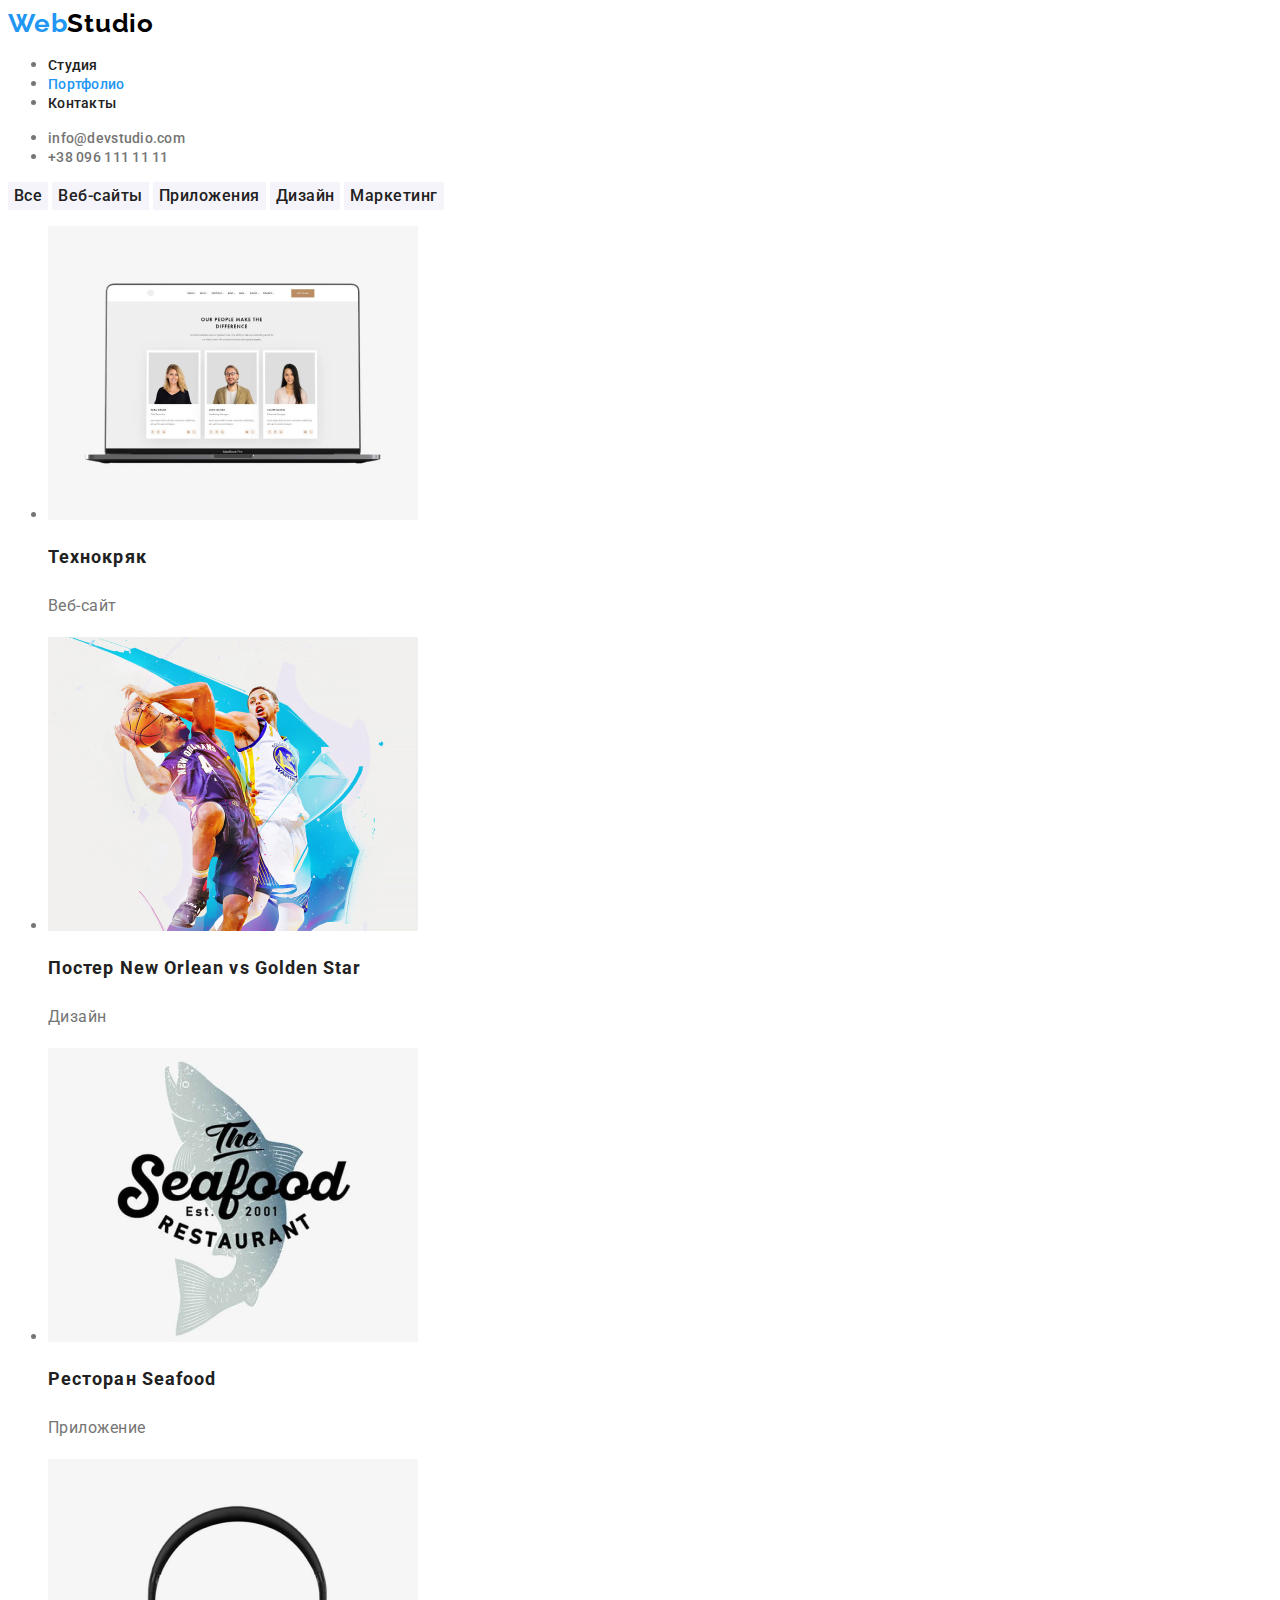
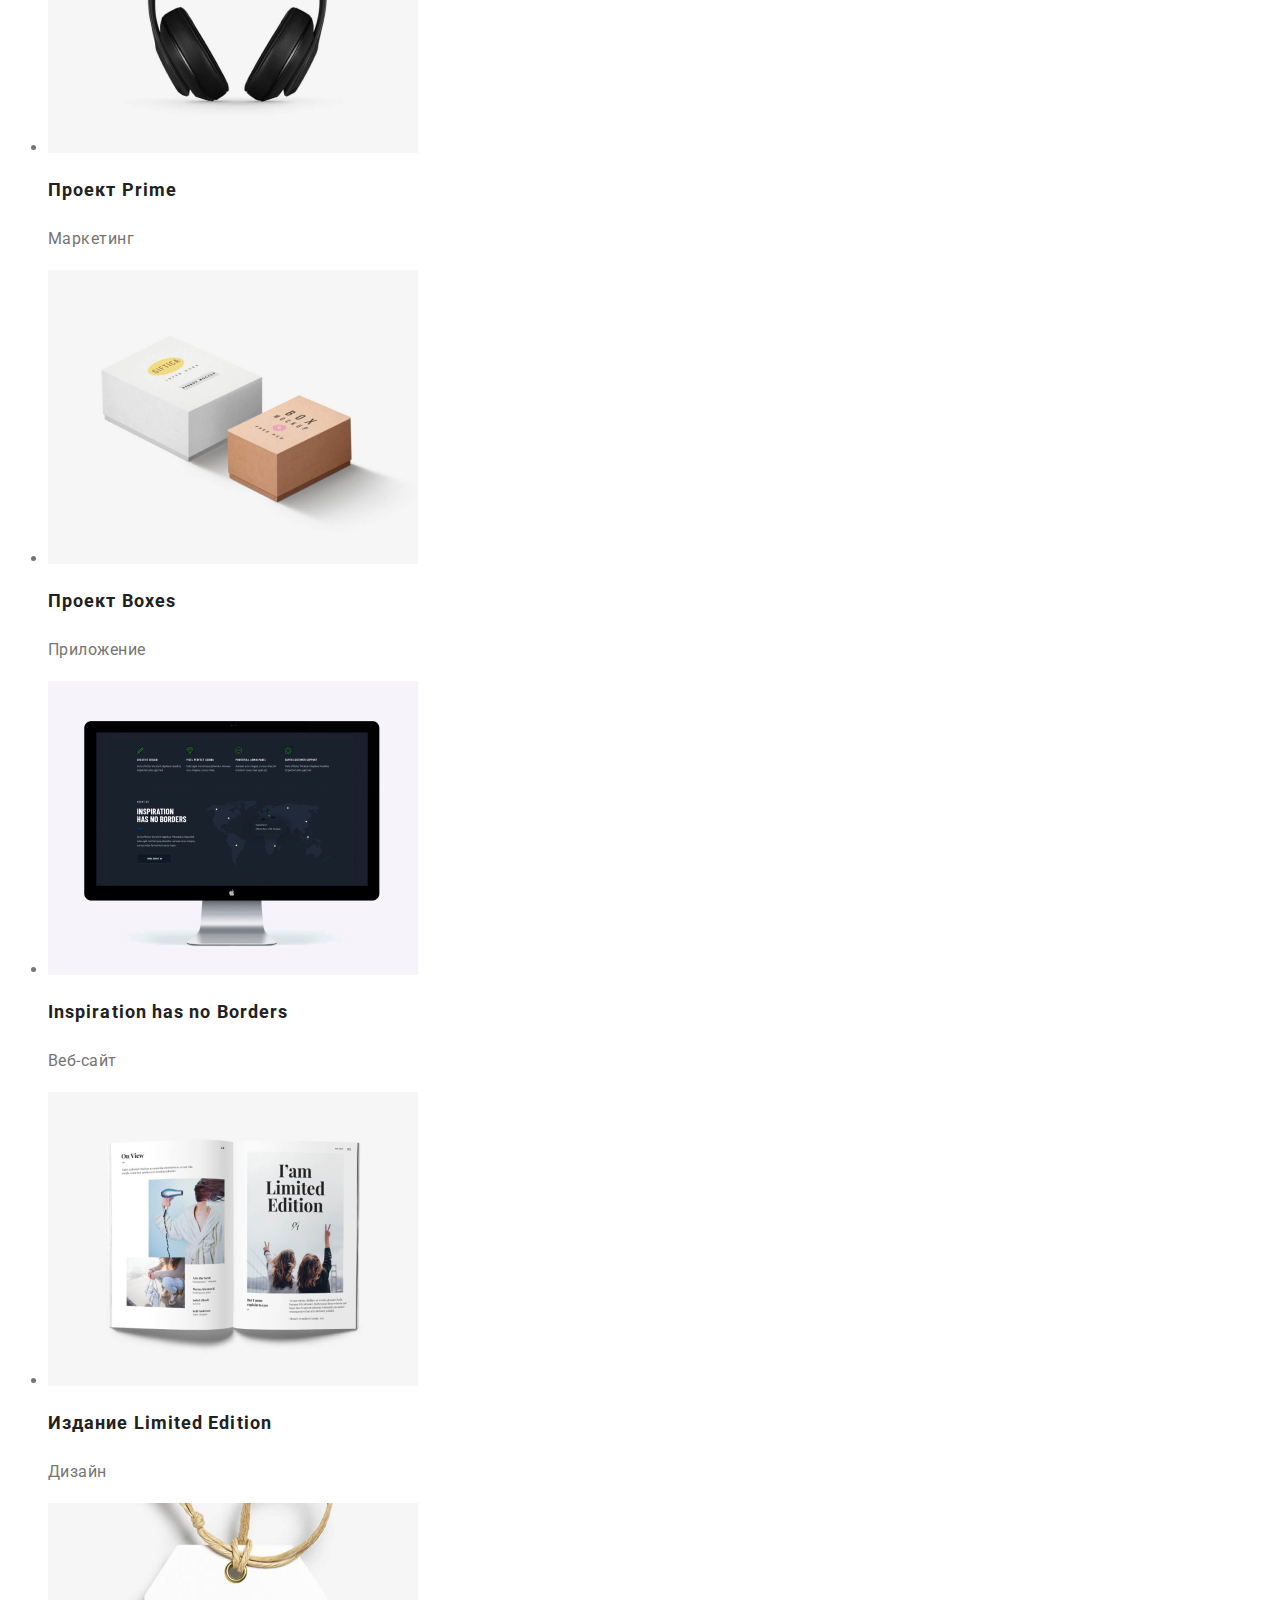
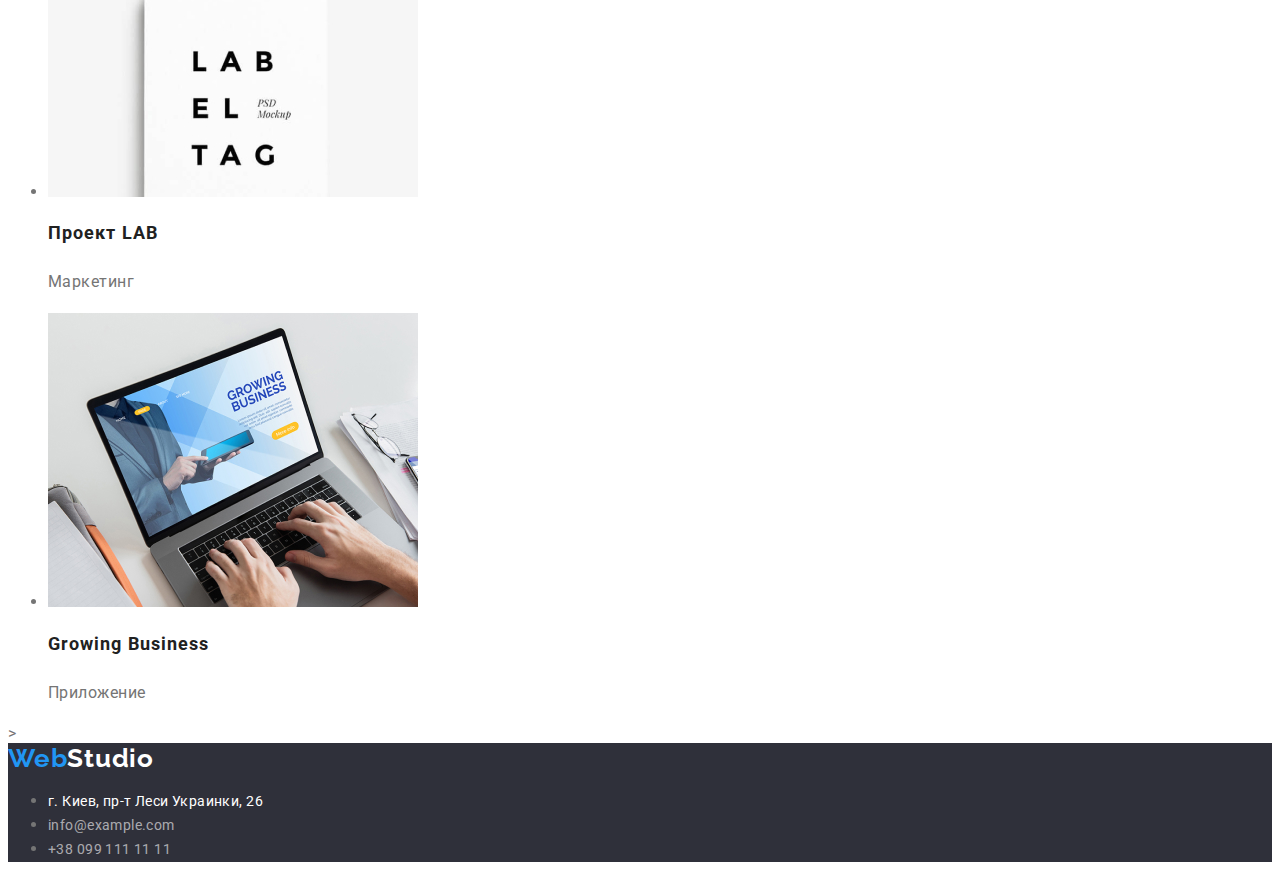
==== portfolio.html @ 0ca6c9df "Clone the repository" ====
<!DOCTYPE html>
<html lang="en">
<head>
    <meta charset="UTF-8">
    <meta name="viewport" content="width=device-width, initial-scale=1.0">
    <title>WebStudio</title>
    <link rel="preconnect" href="https://fonts.gstatic.com">
    <link href="https://fonts.googleapis.com/css2?family=Raleway:wght@700&family=Roboto:wght@400;500;700;900&display=swap"
        rel="stylesheet">
    <link rel="stylesheet" href="./css/styles.css">
</head>
<body>
    <header class="header">
        <nav class="site-nav">
            <a class="logo" href="./index.html" aria-label="логотип сайта"><span class="logo-first-part">Web</span><span
                    class="logo-second-part">Studio</span></a>
            <ul class="navigation-list">
                <li class="navigation-list-item"><a class="navigation-list-link" href="./index.html">Студия</a></li>
                <li class="navigation-list-item"><a class="navigation-list-link active" href="./portfolio.html">Портфолио</a></li>
                <li class="navigation-list-item"><a class="navigation-list-link" href="#">Контакты</a></li>
            </ul>
        </nav>
        <address class="address">
            <ul class="address-list-header">
                <li class="address-list-item"><a class="address-list-link"
                        href="mailto:info@devstudio.com">info@devstudio.com </a></li>
                <li class="address-list-item"><a class="address-list-link" href="tel:+380961111111">+38 096 111 11 11</a>
                </li>
            </ul>
        </address>
    </header>
    <main>
        <section class="portfolio-section">
<h1 class="visually-hidden">Our works</h1>
<div class="portfolio-nav">
    <button class="portfolio-button" type="button">Все</button>
    <button class="portfolio-button" type="button">Веб-сайты</button>
    <button class="portfolio-button" type="button">Приложения</button>
    <button class="portfolio-button" type="button">Дизайн</button>
    <button class="portfolio-button" type="button">Маркетинг</button>
</div>
    <ul class="portfolio-list">
        <li class="portfolio-list-item">
            <a class="portfolio-list-link" href="#"><img src="./portfolio/img.jpg" alt="Сайт Технокряк"></a>
            <h2 class="portfolio-title">Технокряк</h2>
            <p class="portfolio-type">Веб-сайт</p>
        </li>
        <li>
            <a class="portfolio-list-link" href="#"><img src="./portfolio/img-1.jpg" alt="Постер"></a>
            <h2 class="portfolio-title">Постер New Orlean vs Golden Star</h2>
            <p class="portfolio-type">Дизайн</p>
        </li>
        <li class="portfolio-list-item">
            <a class="portfolio-list-link" href="#"><img src="./portfolio/img-2.jpg" alt="Ресторан Seafood"></a>
            <h2 class="portfolio-title">Ресторан Seafood</h2>
            <p class="portfolio-type">Приложение</p>
        </li>
        <li class="portfolio-list-item">
            <a class="portfolio-list-link" href="#"><img src="./portfolio/img-3.jpg" alt="Наушники"></a>
            <h2 class="portfolio-title">Проект Prime</h2>
            <p class="portfolio-type">Маркетинг</p>
        </li>
        <li class="portfolio-list-item">
            <a class="portfolio-list-link" class="portfolio-list-link" href="#"><img src="./portfolio/img-4.jpg" alt="Боксы"></a>
            <h2 class="portfolio-title">Проект Boxes</h2>
            <p class="portfolio-type">Приложение</p>
        </li>
        <li class="portfolio-list-item">
            <a class="portfolio-list-link" href="#"><img src="./portfolio/img-5.jpg" alt="Сайт Inspiration has no Borders"></a>
            <h2 class="portfolio-title">Inspiration has no Borders</h2>
            <p class="portfolio-type">Веб-сайт</p>
        </li>
        <li class="portfolio-list-item">
            <a class="portfolio-list-link" href="#"><img src="./portfolio/img-6.jpg" alt="Издание Limited Edition"></a>
            <h2 class="portfolio-title">Издание Limited Edition</h2>
            <p class="portfolio-type">Дизайн</p>
        </li>
        <li class="portfolio-list-item">
            <a class="portfolio-list-link" href="#"><img src="./portfolio/img-7.jpg" alt="Проект LAB"></a>
            <h2 class="portfolio-title">Проект LAB</h2>
            <p class="portfolio-type">Маркетинг</p>
        </li>
        <li class="portfolio-list-item">
            <a class="portfolio-list-link" href="#"><img src="./portfolio/img-8.jpg" alt="Приложение Growing Business"></a>
            <h2 class="portfolio-title">Growing Business</h2>
            <p class="portfolio-type">Приложение</p>
        </li>
    </ul>>  
</section>
    </main>
    <footer class="footer">
        <a class="logo" href="./index.html" aria-label="логотип сайта"><span class="logo-first-part">Web</span><span
                class="logo-second-part-dark">Studio</span></a>
        <address class="address">
            <ul class="addres-list-footer">
                <li class="addres-list"><a class="address-footer-link location"
                        href="https://goo.gl/maps/J2ixgFmDZ8d1wvZj8">г. Киев,
                        пр-т Леси Украинки, 26</a></li>
                <li class="addres-list"><a class="address-footer-link" href="mailto:info@example.com">info@example.com</a>
                </li>
                <li class="addres-list"><a class="address-footer-link" href="tel:+380991111111">+38 099 111 11 11</a></li>
            </ul>
        </address>
    </footer>
</body>
</html>
---- css/styles.css ----
:root {
  --accent-color: #2196f3;
  --logo-color: #000000;
  --main-font: "Roboto", Roboto, sans-serif;
  --secondary-font: "Raleway", Raleway, sans-serif;
  --heading-color: #212121;
  --main-color: #757575;
  --main-color-dark-backgr: #ffffff;
  --backgr-color-first: #2f303a;
  --backgr-color-second: #f5f4fa;
  --addres-second-color: rgba(255, 255, 255, 0.6);
}

body {
  color: var(--main-color);
  font-family: var(--main-font);
}

a {
  text-decoration: none;
  color: var(--main-color);
}

button {
  font-family: var(--main-font);
  border: 0;
}

.visually-hidden {
  position: absolute;
  width: 1px;
  height: 1px;
  margin: -1px;
  border: 0;
  padding: 0;
  white-space: nowrap;
  clip-path: inset(100%);
  clip: rect(0 0 0 0);
  overflow: hidden;
}
/* ============== HEADER ============== */
.address {
  font-style: normal;
}

.logo {
  color: var(--logo-color);
  font-family: var(--secondary-font);
  font-weight: bold;
  font-size: 26px;
  line-height: 1.192;
  letter-spacing: 0.03em;
  text-decoration: none;
}

.logo-first-part {
  color: var(--accent-color);
}

.navigation-list-link,
.address-list-link {
  font-family: "Roboto", sans-serif;
  font-style: normal;
  font-weight: 500;
  font-size: 14px;
  line-height: 1.142;
  letter-spacing: 0.02em;
}

.navigation-list-link {
  color: var(--heading-color);
}

.address-list-link {
  color: var(--main-color);
}

.navigation-list-link:hover,
.navigation-list-link:focus,
.address-list-link:hover,
.address-list-link:focus {
  color: var(--accent-color);
}

.navigation-list-link.active {
  color: var(--accent-color);
}

.nav-link {
  text-decoration: none;
}

/* ============== END HEADER ============== */

/* ============== HERO SECTION ============== */
.hero-section {
  background-color: var(--backgr-color-first);
}

.hero-title {
  font-family: var(--main-font);
  font-weight: 900;
  font-size: 44px;
  line-height: 1.363;

  letter-spacing: 0.06em;
  text-transform: uppercase;

  color: var(--main-color-dark-backgr);
  /*color: #ffffff;*/
}

.hero-button {
  font-family: var(--main-font);

  font-weight: bold;
  font-size: 16px;
  line-height: 1.875;

  display: flex;
  align-items: center;
  text-align: center;
  letter-spacing: 0.06em;

  color: #ffffff;
}
/* ============== END HERO SECTION ============== */

/* ============== OUR SERVICE SECTION ============== */
.services-title {
  font-weight: 700;
  font-size: 14px;
  line-height: 1.174;
  letter-spacing: 0.03em;
  text-transform: uppercase;
  color: var(--heading-color);
}
.advantages-description {
  font-weight: 400;
  font-size: 14px;
  line-height: 1.143;
  letter-spacing: 0.03em;
}
/* ============== END OUR SERVICE SECTION ============== */

/* ============== OUR SPECIALIZATION SECTION ============== */

.specialization-title,
.our-command-title {
  font-weight: 700;
  font-size: 36px;
  line-height: 1.167;
  text-align: center;
  letter-spacing: 0.03em;
  color: var(--heading-color);
}

/* ============== END OUR SPECIALIZATION SECTION ============== */

/* ============== OUR COMAND ============== */
.our-command-section {
  background-color: var(--backgr-color-second);
}
.our-specialist-name {
  font-weight: 500;
  color: var(--heading-color);
}
.our-specialist-specialization {
  font-weight: 400;
}
.our-specialist-name,
.our-specialist-specialization {
  font-size: 16px;
  line-height: 1.188;
  text-align: center;
  letter-spacing: 0.03em;
}
/* ============== END OUR COMAND ============== */

/* ============== FOOTER ============== */
.footer {
  background-color: var(--backgr-color-first);
}
.logo-second-part-dark {
  color: var(--main-color-dark-backgr);
}
.address-footer-link {
  font-weight: 400;
  font-size: 14px;
  line-height: 1.714;
  letter-spacing: 0.03em;
  color: var(--addres-second-color);
}
.location {
  color: var(--main-color-dark-backgr);
}
/* ============== END FOOTER ============== */

/* ============== PORTFOLIO ============== */

.portfolio-button {
  color: var(--heading-color);
  background-color: var(--backgr-color-second);
  font-style: normal;
  font-weight: 500;
  font-size: 16px;
  line-height: 1.625;
  text-align: center;
  letter-spacing: 0.03em;
}

.portfolio-button:hover,
.portfolio-button:focus {
  background-color: var(--accent-color);
  color: var(--main-color-dark-backgr);
}

.portfolio-title {
  font-weight: 700;
  font-size: 18px;
  line-height: 2;
  letter-spacing: 0.06em;
  color: var(--heading-color);
}

.portfolio-type {
  font-weight: 400;
  font-size: 16px;
  line-height: 1.875;
  letter-spacing: 0.03em;
}

/* ============== END PORTFOLIO ============== */
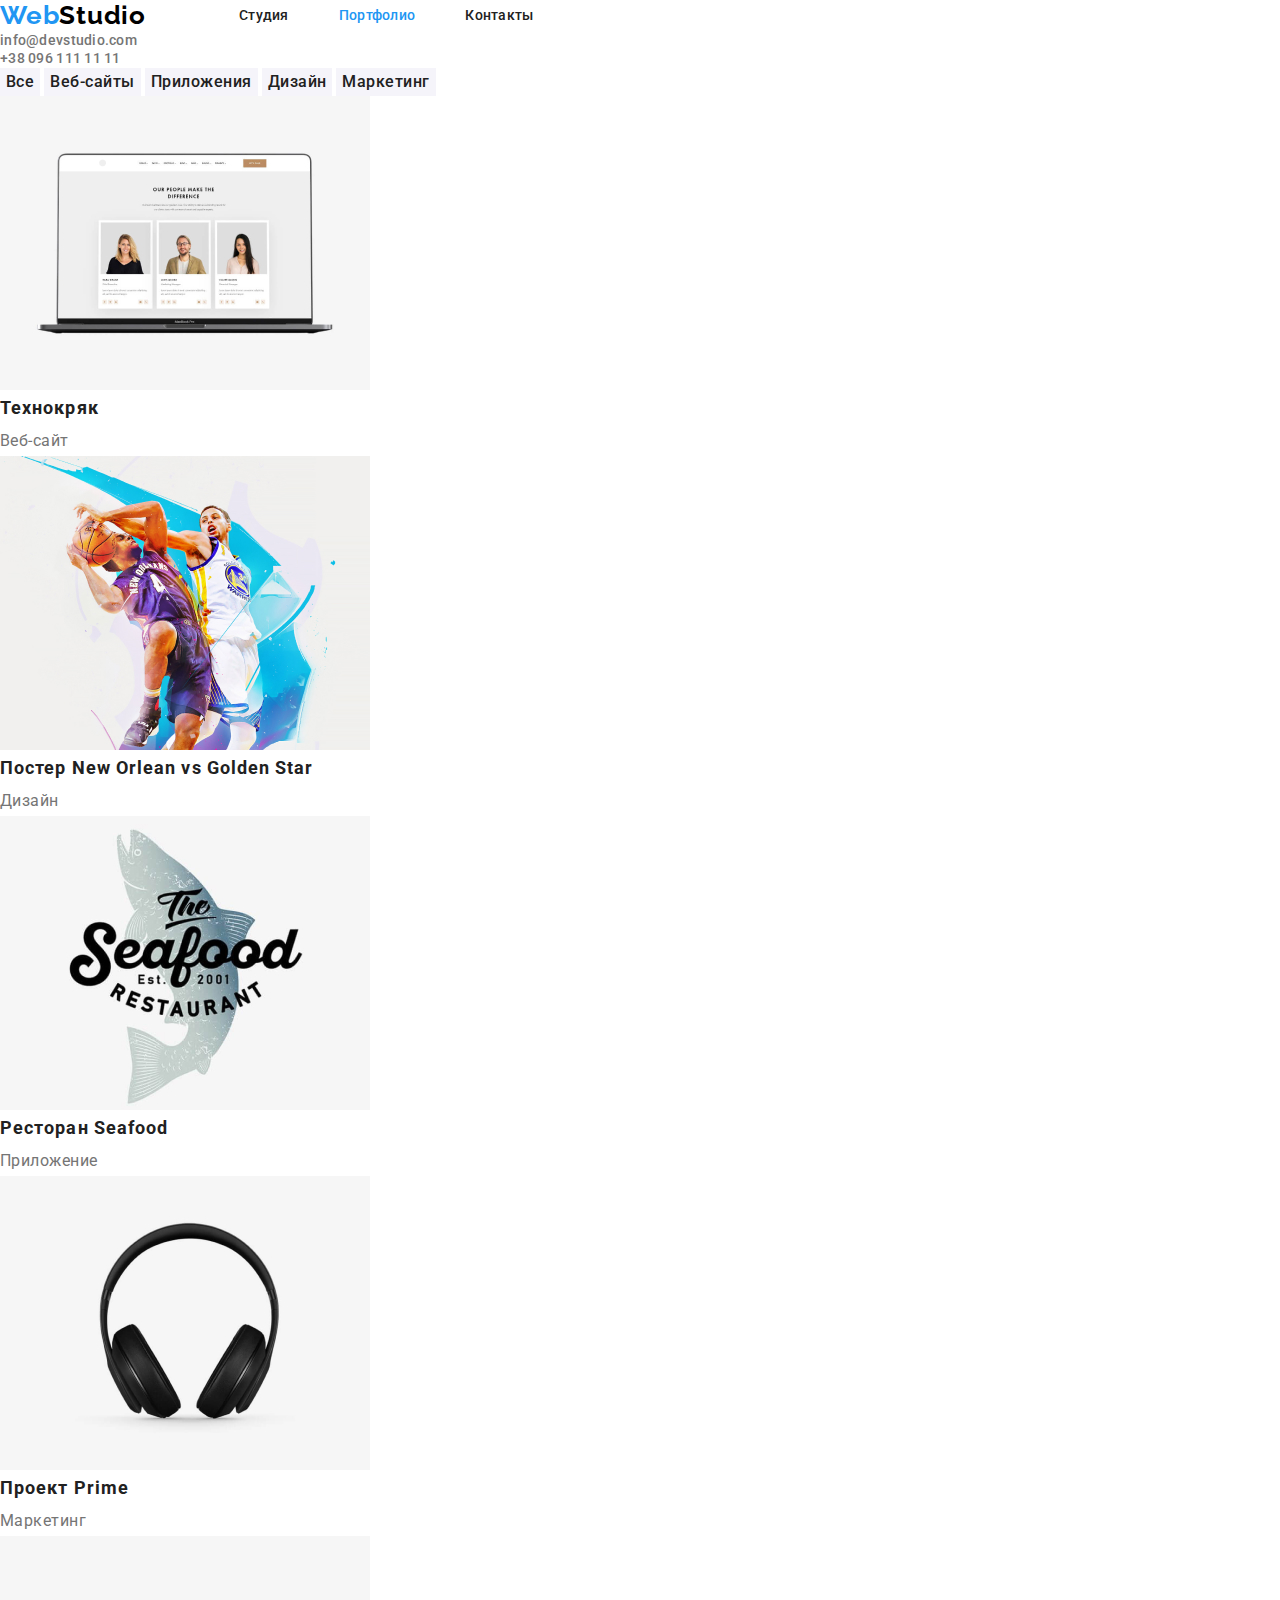
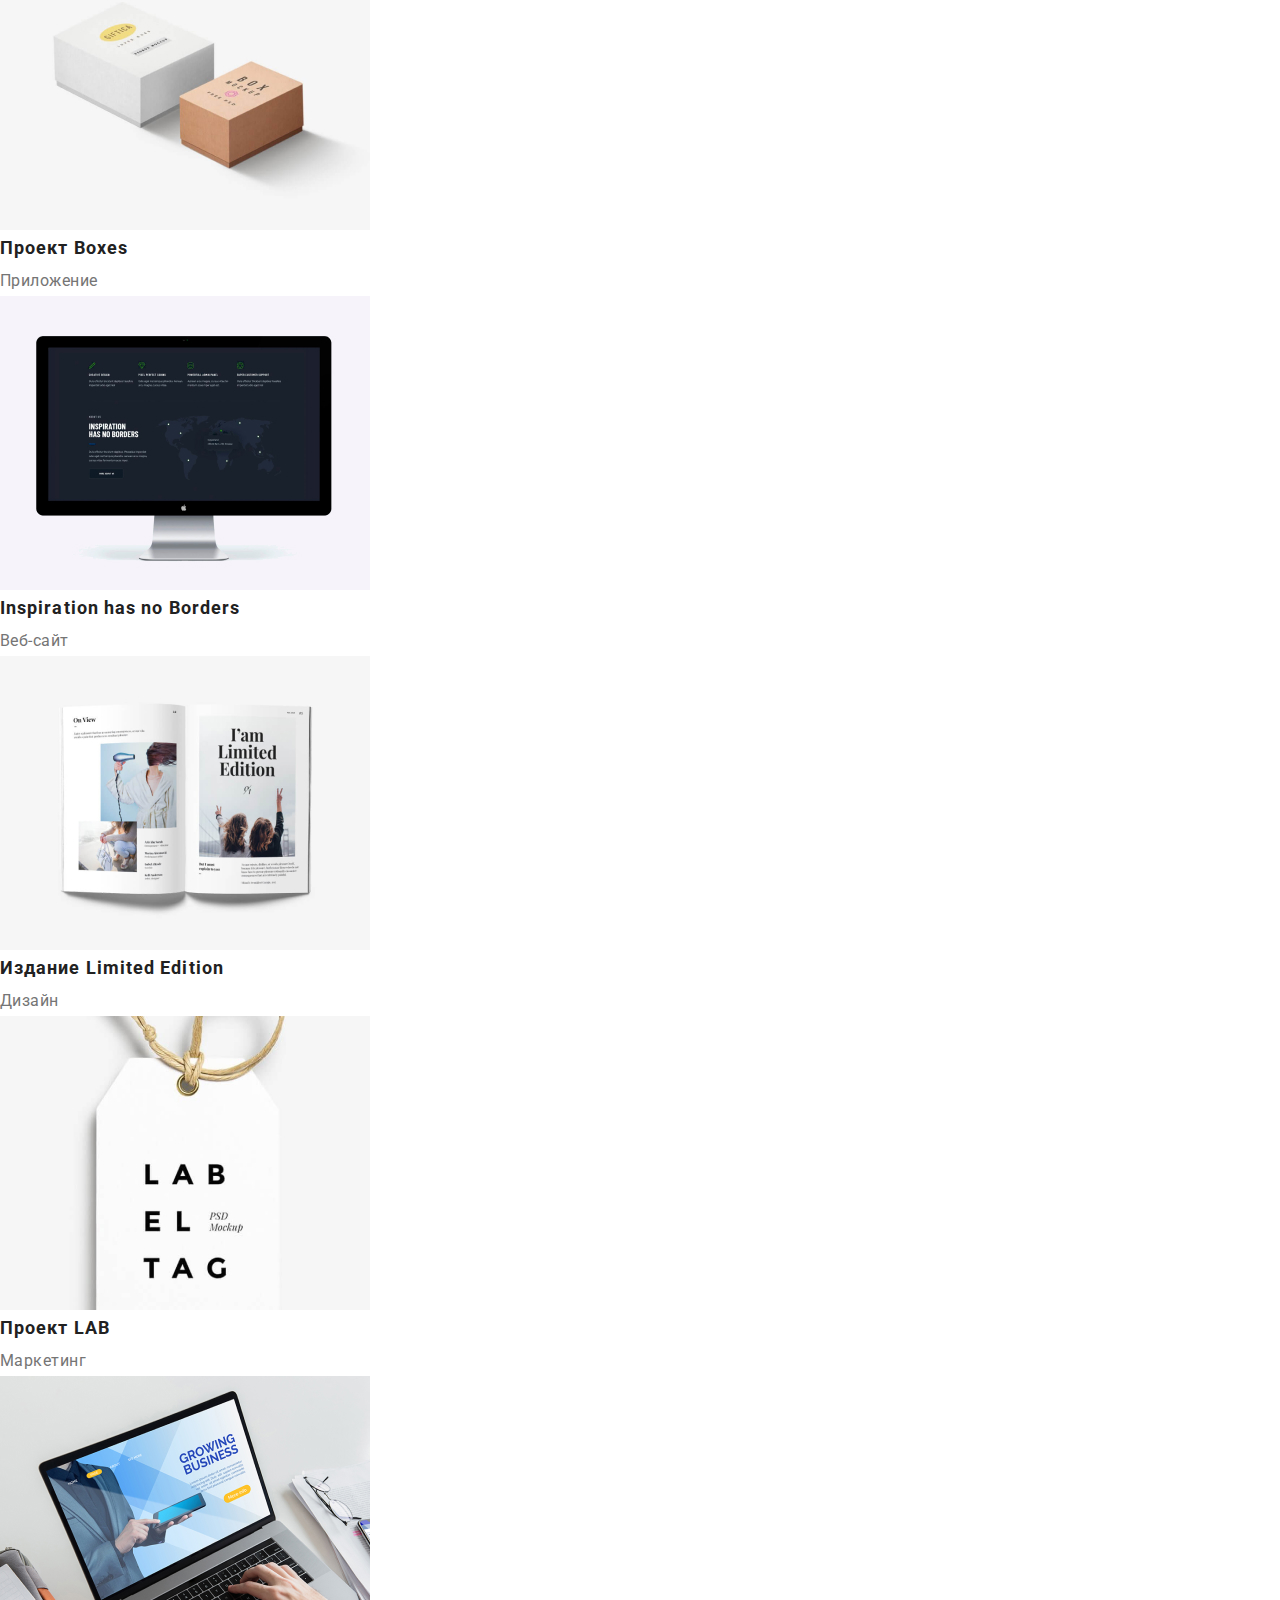
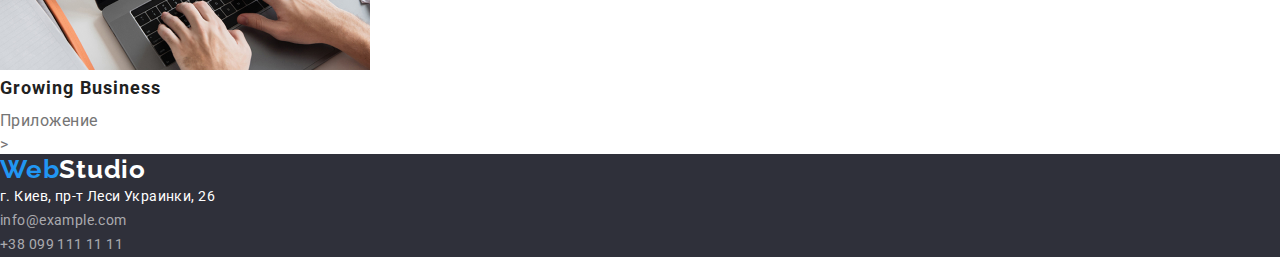
==== commit 109bfff6: "Adding flex in header" ====
--- a/portfolio.html
+++ b/portfolio.html
@@ -4,6 +4,7 @@
     <meta charset="UTF-8">
     <meta name="viewport" content="width=device-width, initial-scale=1.0">
     <title>WebStudio</title>
+    <link rel="stylesheet" href="https://cdnjs.cloudflare.com/ajax/libs/modern-normalize/1.0.0/modern-normalize.min.css" />
     <link rel="preconnect" href="https://fonts.gstatic.com">
     <link href="https://fonts.googleapis.com/css2?family=Raleway:wght@700&family=Roboto:wght@400;500;700;900&display=swap"
         rel="stylesheet">
--- a/css/styles.css
+++ b/css/styles.css
@@ -16,6 +16,40 @@
   font-family: var(--main-font);
 }
 
+h1,
+h2,
+h3,
+h4,
+h5,
+h6,
+p {
+  margin: 0;
+}
+
+.list {
+  list-style: none;
+  margin: 0;
+  padding: 0;
+}
+
+.link {
+  text-decoration: none;
+  color: var(--main-color);
+}
+
+ul,
+ol {
+  list-style: none;
+  margin: 0;
+  padding: 0;
+}
+
+img {
+  display: block;
+  max-width: 100%;
+  height: auto;
+}
+
 a {
   text-decoration: none;
   color: var(--main-color);
@@ -38,9 +72,42 @@
   clip: rect(0 0 0 0);
   overflow: hidden;
 }
+
+.container {
+  width: 1200px;
+  margin: 0 auto;
+  padding: 0 15px;
+}
 /* ============== HEADER ============== */
+.header > .container {
+  display: flex;
+  padding-top: 24px;
+  padding-bottom: 25px;
+}
+
+.site-nav {
+  display: flex;
+  align-items: center;
+}
+
+.navigation-list {
+  display: flex;
+}
+
+.header .logo {
+  margin-right: 93px;
+}
+
 .address {
   font-style: normal;
+}
+
+.navigation-list-item:not(:last-child) {
+  margin-right: 50px;
+}
+
+.header .address {
+  margin-left: auto;
 }
 
 .logo {
@@ -111,19 +178,21 @@
 }
 
 .hero-button {
-  font-family: var(--main-font);
-
-  font-weight: bold;
+  font-weight: 500;
   font-size: 16px;
-  line-height: 1.875;
-
-  display: flex;
-  align-items: center;
+  line-height: 1.625;
   text-align: center;
-  letter-spacing: 0.06em;
-
-  color: #ffffff;
-}
+  letter-spacing: 0.03em;
+  min-width: 200px;
+  height: 50px;
+  box-shadow: 0px 4px 4px rgba(0, 0, 0, 0.15);
+  cursor: pointer;
+  padding: 10px 32px;
+  color: var(--main-color-dark-backgr);
+  background-color: var(--accent-color);
+  margin-bottom: 200px;
+}
+
 /* ============== END HERO SECTION ============== */
 
 /* ============== OUR SERVICE SECTION ============== */
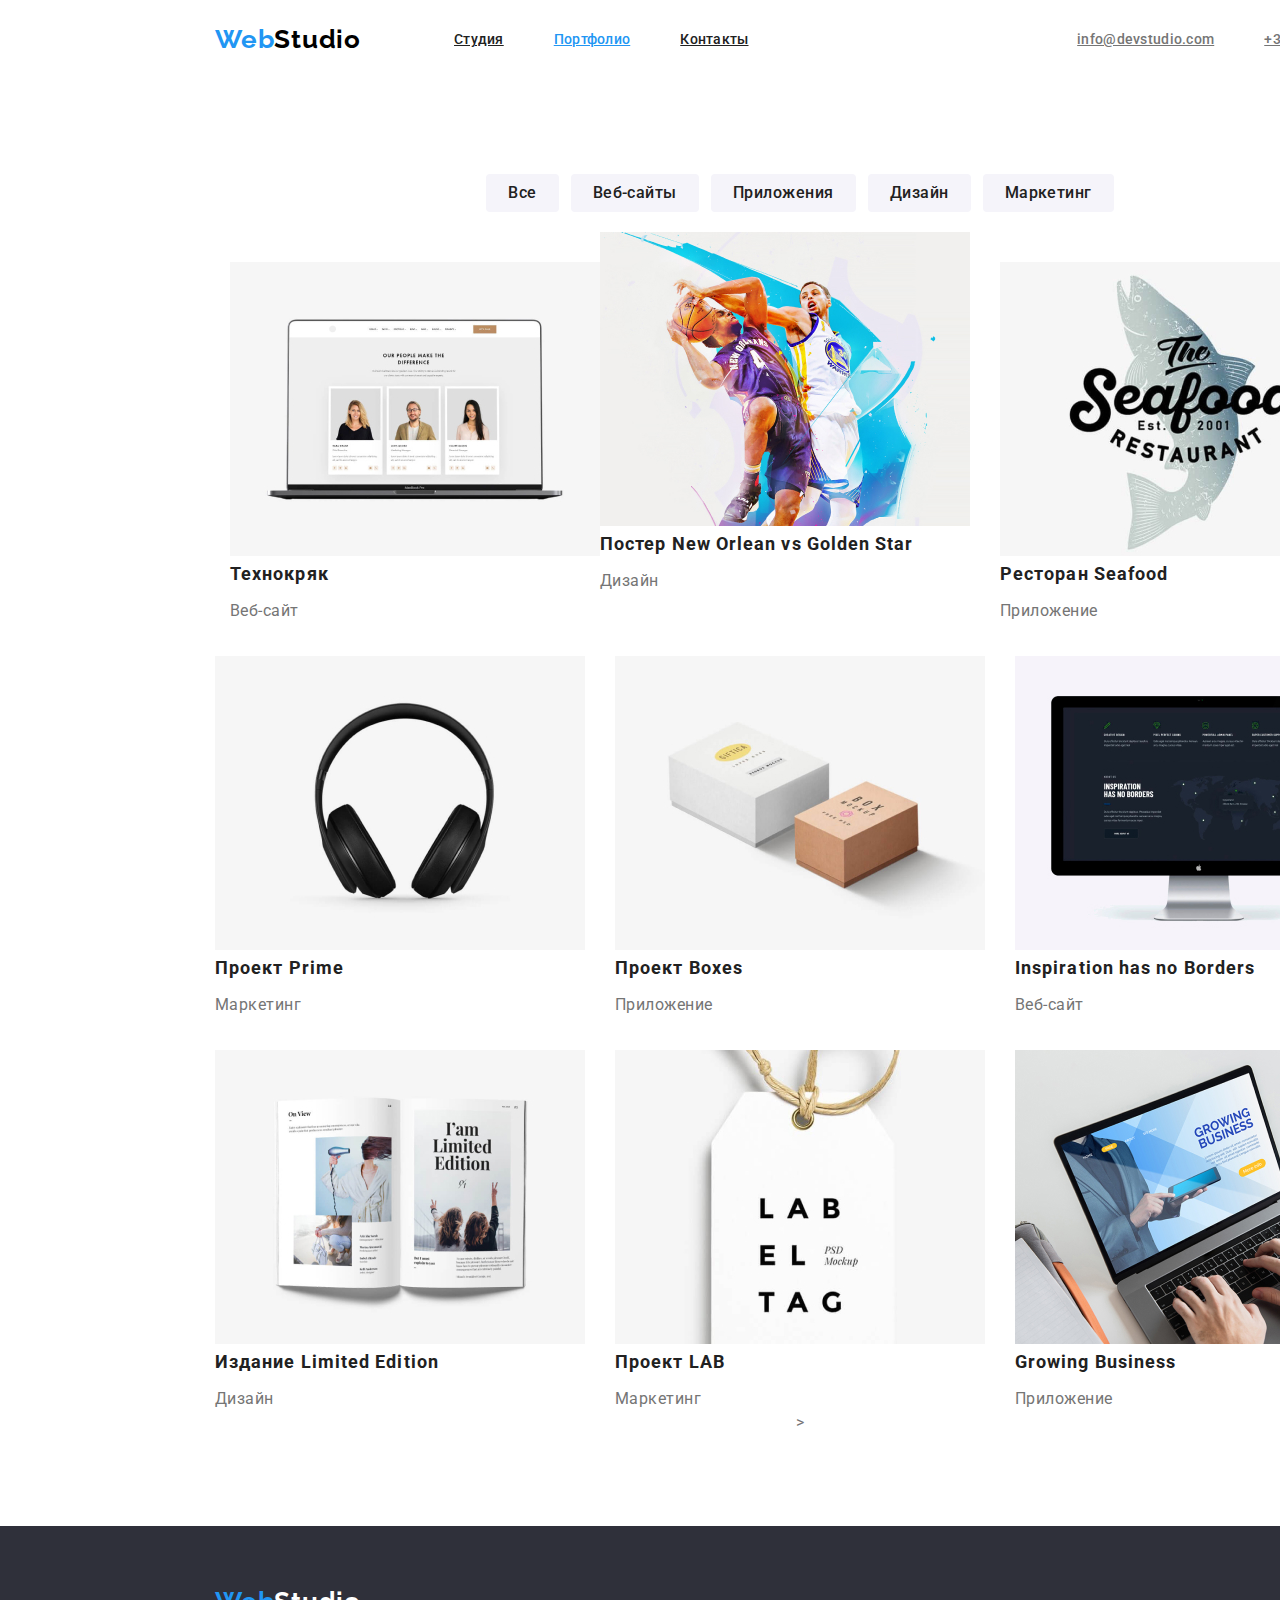
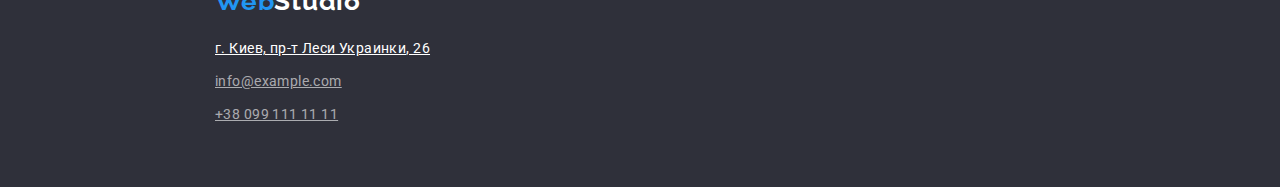
==== commit 620b404c: "Edded flex properties to portfolio page" ====
--- a/portfolio.html
+++ b/portfolio.html
@@ -12,6 +12,7 @@
 </head>
 <body>
     <header class="header">
+        <div class="container">
         <nav class="site-nav">
             <a class="logo" href="./index.html" aria-label="логотип сайта"><span class="logo-first-part">Web</span><span
                     class="logo-second-part">Studio</span></a>
@@ -29,9 +30,11 @@
                 </li>
             </ul>
         </address>
+        </div>
     </header>
     <main>
         <section class="portfolio-section">
+            <div class="container">
 <h1 class="visually-hidden">Our works</h1>
 <div class="portfolio-nav">
     <button class="portfolio-button" type="button">Все</button>
@@ -86,10 +89,12 @@
             <h2 class="portfolio-title">Growing Business</h2>
             <p class="portfolio-type">Приложение</p>
         </li>
-    </ul>>  
+    </ul>> 
+    </div>
 </section>
     </main>
     <footer class="footer">
+        <div class="container">
         <a class="logo" href="./index.html" aria-label="логотип сайта"><span class="logo-first-part">Web</span><span
                 class="logo-second-part-dark">Studio</span></a>
         <address class="address">
@@ -102,6 +107,7 @@
                 <li class="addres-list"><a class="address-footer-link" href="tel:+380991111111">+38 099 111 11 11</a></li>
             </ul>
         </address>
+        </div>
     </footer>
 </body>
 </html>--- a/css/styles.css
+++ b/css/styles.css
@@ -9,6 +9,9 @@
   --backgr-color-first: #2f303a;
   --backgr-color-second: #f5f4fa;
   --addres-second-color: rgba(255, 255, 255, 0.6);
+  --card-set-specialization: 30px;
+  --card-set-our-command: 30px;
+  --card-set-portfolio: 30px;
 }
 
 body {
@@ -16,18 +19,9 @@
   font-family: var(--main-font);
 }
 
-h1,
-h2,
-h3,
-h4,
-h5,
-h6,
-p {
-  margin: 0;
-}
-
 .list {
   list-style: none;
+  color: var(--main-color);
   margin: 0;
   padding: 0;
 }
@@ -37,27 +31,10 @@
   color: var(--main-color);
 }
 
-ul,
-ol {
-  list-style: none;
-  margin: 0;
-  padding: 0;
-}
-
-img {
-  display: block;
-  max-width: 100%;
-  height: auto;
-}
-
-a {
-  text-decoration: none;
-  color: var(--main-color);
-}
-
 button {
   font-family: var(--main-font);
   border: 0;
+  border-radius: 4px;
 }
 
 .visually-hidden {
@@ -73,11 +50,46 @@
   overflow: hidden;
 }
 
+h1,
+h2,
+h3,
+h4,
+h5,
+h6 {
+  margin: 0;
+}
+
+ul,
+ol {
+  list-style: none;
+  margin: 0;
+  padding: 0;
+}
+
+p {
+  margin: 0;
+}
+
+img {
+  display: block;
+  max-width: 100%;
+  height: auto;
+}
+/*
+a {
+  text-decoration: none;
+  color: var(--main-color);
+}
+*/
 .container {
-  width: 1200px;
+  width: 1600px;
   margin: 0 auto;
-  padding: 0 15px;
-}
+  padding: 0 215px;
+  display: flex;
+  align-items: center;
+  background: #ffffff;
+}
+
 /* ============== HEADER ============== */
 .header > .container {
   display: flex;
@@ -94,6 +106,11 @@
   display: flex;
 }
 
+.address-list-header {
+  display: flex;
+  align-items: center;
+}
+
 .header .logo {
   margin-right: 93px;
 }
@@ -103,6 +120,9 @@
 }
 
 .navigation-list-item:not(:last-child) {
+  margin-right: 50px;
+}
+.header .address-list-item:not(:last-child) {
   margin-right: 50px;
 }
 
@@ -152,29 +172,33 @@
 .navigation-list-link.active {
   color: var(--accent-color);
 }
-
+/*
 .nav-link {
   text-decoration: none;
-}
+}*/
 
 /* ============== END HEADER ============== */
 
 /* ============== HERO SECTION ============== */
+
+.hero-section > .container {
+  flex-direction: column;
+}
+
 .hero-section {
   background-color: var(--backgr-color-first);
 }
 
 .hero-title {
-  font-family: var(--main-font);
   font-weight: 900;
   font-size: 44px;
-  line-height: 1.363;
-
+  line-height: 1.364;
+  text-align: center;
   letter-spacing: 0.06em;
   text-transform: uppercase;
-
   color: var(--main-color-dark-backgr);
-  /*color: #ffffff;*/
+  margin-top: 200px;
+  margin-bottom: 30px;
 }
 
 .hero-button {
@@ -192,27 +216,59 @@
   background-color: var(--accent-color);
   margin-bottom: 200px;
 }
-
 /* ============== END HERO SECTION ============== */
 
 /* ============== OUR SERVICE SECTION ============== */
+
+.services-list {
+  display: flex;
+  padding-top: 94px;
+  padding-bottom: 94px;
+}
+
+.service-list-item {
+  padding: 3px;
+  font-size: 14px;
+  letter-spacing: 0.03em;
+}
+
+.advantages-list-item:not(:last-child) {
+  margin-right: 30px;
+}
+
 .services-title {
   font-weight: 700;
-  font-size: 14px;
-  line-height: 1.174;
-  letter-spacing: 0.03em;
+  line-height: 1.142;
   text-transform: uppercase;
   color: var(--heading-color);
-}
-.advantages-description {
+  margin-bottom: 10px;
+}
+.services-description {
   font-weight: 400;
-  font-size: 14px;
-  line-height: 1.143;
-  letter-spacing: 0.03em;
-}
+  line-height: 1.714;
+}
+
 /* ============== END OUR SERVICE SECTION ============== */
 
 /* ============== OUR SPECIALIZATION SECTION ============== */
+
+.specialization-section > .container {
+  flex-direction: column;
+  padding-bottom: 94px;
+}
+.specialization-list {
+  display: flex;
+  justify-content: center;
+  flex-wrap: wrap;
+  margin-left: calc(-1 * var(--card-set-specialization));
+  margin-top: calc(-1 * var(--card-set-specialization));
+}
+
+.specialization-list-item {
+  flex-basis: calc(100% / 3 - var(--card-set-specialization));
+  margin-left: var(--card-set-specialization);
+  margin-top: var(--card-set-specialization);
+}
 
 .specialization-title,
 .our-command-title {
@@ -224,9 +280,55 @@
   color: var(--heading-color);
 }
 
+.specialization-title {
+  margin-bottom: 50px;
+}
+
 /* ============== END OUR SPECIALIZATION SECTION ============== */
 
 /* ============== OUR COMAND ============== */
+
+.our-command-section > .container {
+  background-color: var(--backgr-color-second);
+  padding-top: 94px;
+  padding-bottom: 94px;
+  flex-direction: column;
+}
+
+.our-command-list {
+  display: flex;
+  justify-content: center;
+  flex-wrap: wrap;
+  margin-left: calc(-1 * var(--card-set-our-command));
+  margin-top: calc(-1 * var(--card-set-our-command));
+}
+
+.our-command-list-item {
+  background-color: var(--main-color-dark-backgr);
+  flex-basis: calc(100% / 4 - var(--card-set-our-command));
+  margin-left: var(--card-set-our-command);
+  margin-top: var(--card-set-our-command);
+  box-shadow: 0px 1px 3px rgba(0, 0, 0, 0.12), 0px 1px 1px rgba(0, 0, 0, 0.14),
+    0px 2px 1px rgba(0, 0, 0, 0.2);
+  border-radius: 0px 0px 4px 4px;
+}
+.our-command-card-content {
+  padding: 30px 10px;
+}
+
+.our-command-title {
+  margin-bottom: 50px;
+}
+
+.our-specialist-name {
+  margin-bottom: 10px;
+  font-weight: 500;
+  color: var(--heading-color);
+}
+
+.our-specialist-specialization {
+  font-weight: 400;
+}
 .our-command-section {
   background-color: var(--backgr-color-second);
 }
@@ -247,8 +349,19 @@
 /* ============== END OUR COMAND ============== */
 
 /* ============== FOOTER ============== */
-.footer {
+.footer > .container {
   background-color: var(--backgr-color-first);
+  flex-direction: column;
+  align-items: flex-start;
+  padding-top: 60px;
+  padding-bottom: 60px;
+}
+.footer .logo {
+  margin-bottom: 20px;
+}
+
+.footer .addres-list:not(:last-child) {
+  margin-bottom: 9px;
 }
 .logo-second-part-dark {
   color: var(--main-color-dark-backgr);
@@ -266,25 +379,59 @@
 /* ============== END FOOTER ============== */
 
 /* ============== PORTFOLIO ============== */
-
+.portfolio-section .container {
+  padding-top: 94px;
+  padding-bottom: 94px;
+  flex-direction: column;
+  align-items: center;
+}
+
+.portfolio-nav {
+  margin-left: 8px;
+  margin-bottom: 50px;
+}
 .portfolio-button {
   color: var(--heading-color);
   background-color: var(--backgr-color-second);
-  font-style: normal;
+  padding: 6px 22px;
   font-weight: 500;
   font-size: 16px;
   line-height: 1.625;
   text-align: center;
   letter-spacing: 0.03em;
+  margin-right: 8px;
 }
 
 .portfolio-button:hover,
 .portfolio-button:focus {
   background-color: var(--accent-color);
   color: var(--main-color-dark-backgr);
+  box-shadow: 0px 3px 1px rgba(0, 0, 0, 0.1), 0px 1px 2px rgba(0, 0, 0, 0.08),
+    0px 2px 2px rgba(0, 0, 0, 0.12);
+}
+.portfolio-list {
+  display: flex;
+  justify-content: center;
+  flex-wrap: wrap;
+  margin-left: calc(-1 * var(--card-set-portfolio));
+  margin-top: calc(-1 * var(--card-set-portfolio));
+}
+
+.portfolio-list-item {
+  flex-basis: calc(100% / 3 - var(--card-set-portfolio));
+  margin-left: var(--card-set-portfolio);
+  margin-top: var(--card-set-portfolio);
+}
+
+.portfolio-card-content {
+  padding: 20px 24px;
+  border: 1px solid #eeeeee;
+  border-top-width: 0;
+  box-sizing: border-box;
 }
 
 .portfolio-title {
+  margin-bottom: 4px;
   font-weight: 700;
   font-size: 18px;
   line-height: 2;
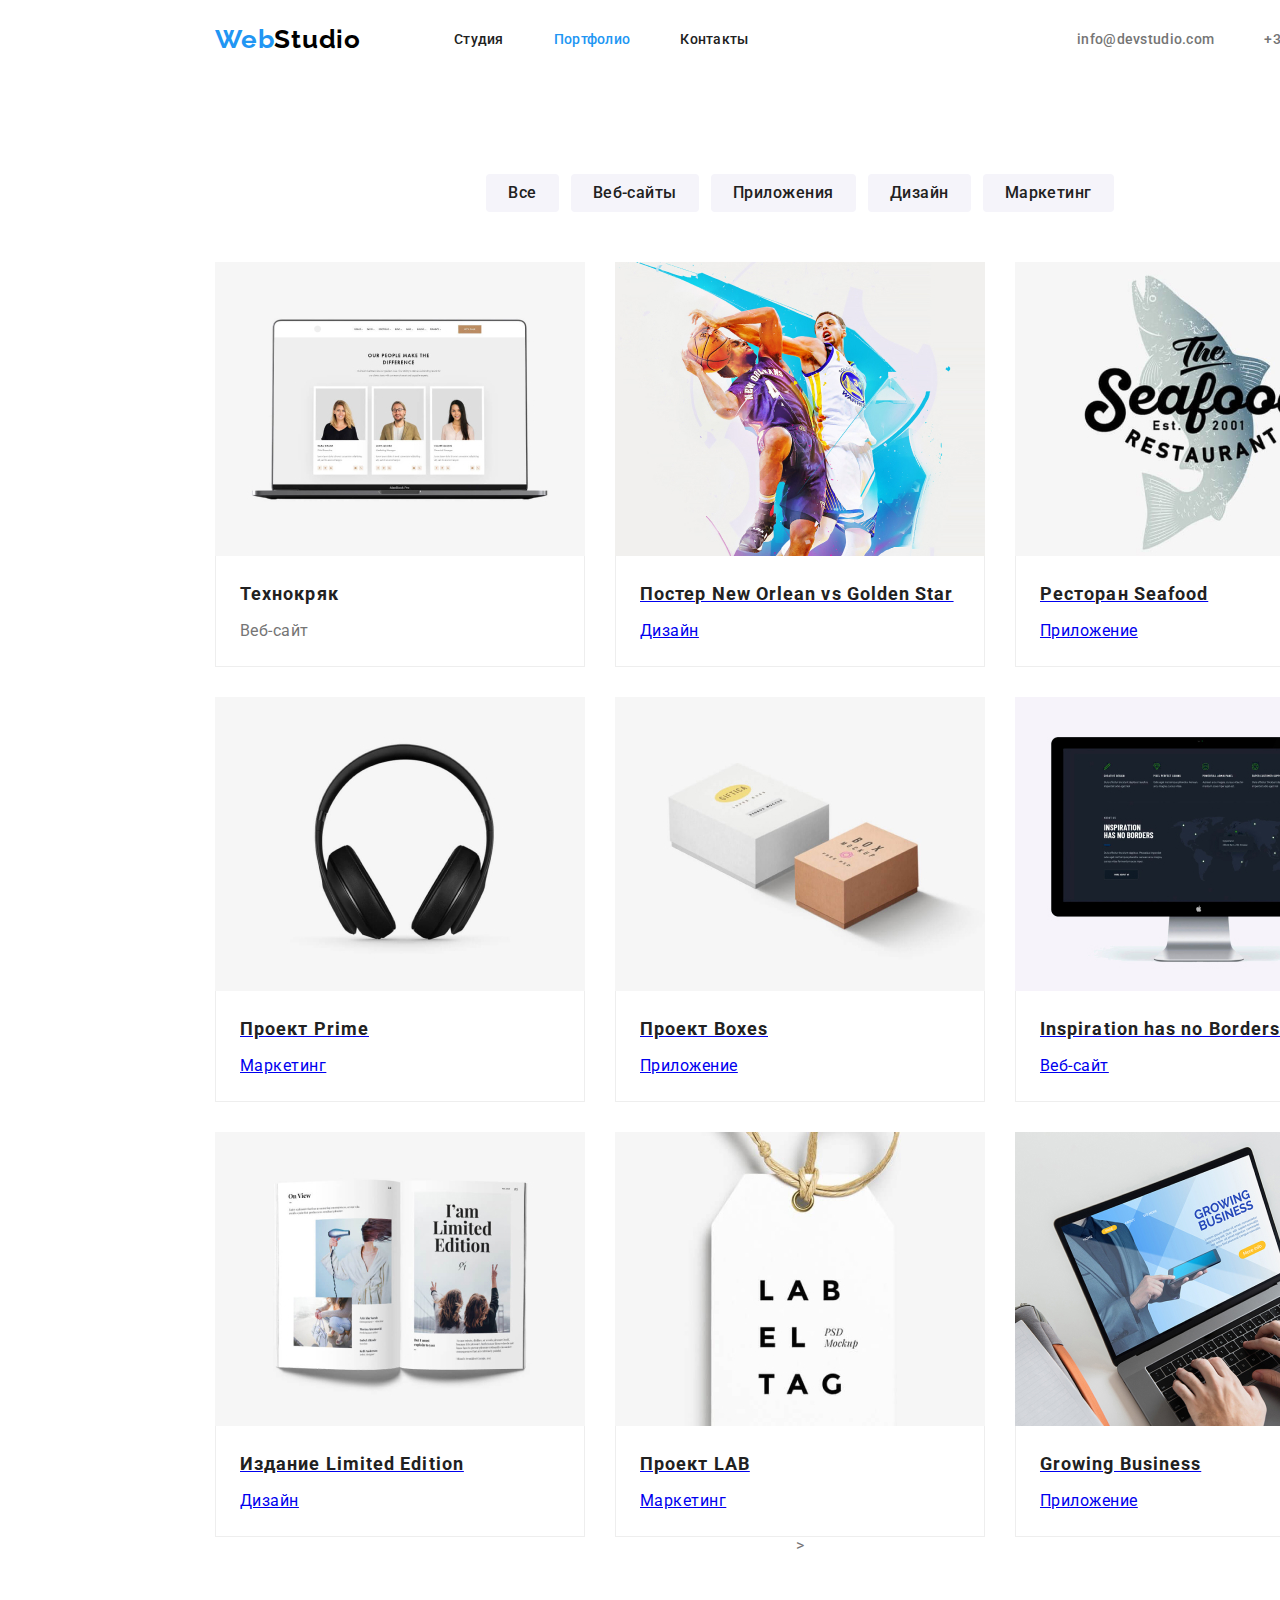
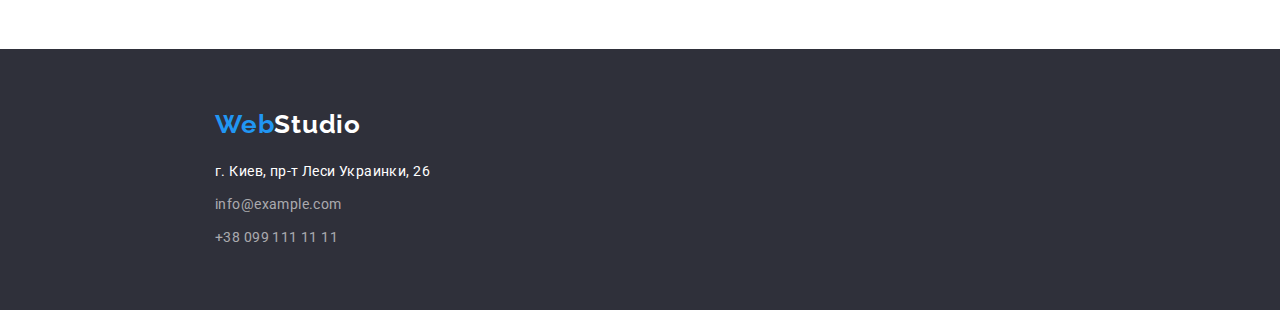
==== commit 0bf8f411: "Fixed portfolio.html" ====
--- a/portfolio.html
+++ b/portfolio.html
@@ -14,80 +14,127 @@
     <header class="header">
         <div class="container">
         <nav class="site-nav">
-            <a class="logo" href="./index.html" aria-label="логотип сайта"><span class="logo-first-part">Web</span><span
+            <a class="logo link" href="./index.html" aria-label="логотип сайта"><span class="logo-first-part">Web</span><span
                     class="logo-second-part">Studio</span></a>
             <ul class="navigation-list">
-                <li class="navigation-list-item"><a class="navigation-list-link" href="./index.html">Студия</a></li>
-                <li class="navigation-list-item"><a class="navigation-list-link active" href="./portfolio.html">Портфолио</a></li>
-                <li class="navigation-list-item"><a class="navigation-list-link" href="#">Контакты</a></li>
+                <li class="navigation-list-item"><a class="navigation-list-link link" href="./index.html">Студия</a></li>
+                <li class="navigation-list-item"><a class="navigation-list-link active link" href="./portfolio.html">Портфолио</a></li>
+                <li class="navigation-list-item"><a class="navigation-list-link link" href="#">Контакты</a></li>
             </ul>
         </nav>
         <address class="address">
             <ul class="address-list-header">
-                <li class="address-list-item"><a class="address-list-link"
+                <li class="address-list-item"><a class="address-list-link link"
                         href="mailto:info@devstudio.com">info@devstudio.com </a></li>
-                <li class="address-list-item"><a class="address-list-link" href="tel:+380961111111">+38 096 111 11 11</a>
+                <li class="address-list-item"><a class="address-list-link link" href="tel:+380961111111">+38 096 111 11 11</a>
                 </li>
             </ul>
         </address>
         </div>
     </header>
     <main>
+
         <section class="portfolio-section">
             <div class="container">
 <h1 class="visually-hidden">Our works</h1>
 <div class="portfolio-nav">
-    <button class="portfolio-button" type="button">Все</button>
-    <button class="portfolio-button" type="button">Веб-сайты</button>
-    <button class="portfolio-button" type="button">Приложения</button>
-    <button class="portfolio-button" type="button">Дизайн</button>
-    <button class="portfolio-button" type="button">Маркетинг</button>
+    <button class="portfolio-button button" type="button">Все</button>
+    <button class="portfolio-button button" type="button">Веб-сайты</button>
+    <button class="portfolio-button button" type="button">Приложения</button>
+    <button class="portfolio-button button" type="button">Дизайн</button>
+    <button class="portfolio-button button" type="button">Маркетинг</button>
 </div>
-    <ul class="portfolio-list">
+
+    <ul class="portfolio-list list">
         <li class="portfolio-list-item">
-            <a class="portfolio-list-link" href="#"><img src="./portfolio/img.jpg" alt="Сайт Технокряк"></a>
-            <h2 class="portfolio-title">Технокряк</h2>
-            <p class="portfolio-type">Веб-сайт</p>
+            <div class="portfolio-card-thumb">
+            <a class="portfolio-list-link link" href="#"><img src="./portfolio/img.jpg" alt="Сайт Технокряк" width="370">
+            <div class="portfolio-card-content">
+                <h2 class="portfolio-title">Технокряк</h2>
+                <p class="portfolio-type">Веб-сайт</p>
+            </div> 
+            </a>
+            </div>
         </li>
-        <li>
-            <a class="portfolio-list-link" href="#"><img src="./portfolio/img-1.jpg" alt="Постер"></a>
+        <li class="portfolio-list-item">
+            <div class="portfolio-card-thumb">
+            <a class="portfolio-list-link" href="#"><img src="./portfolio/img-1.jpg" alt="Постер" width="370">
+            <div class="portfolio-card-content">
             <h2 class="portfolio-title">Постер New Orlean vs Golden Star</h2>
             <p class="portfolio-type">Дизайн</p>
+            </div>
+            </a>
+            </div>
         </li>
         <li class="portfolio-list-item">
-            <a class="portfolio-list-link" href="#"><img src="./portfolio/img-2.jpg" alt="Ресторан Seafood"></a>
+            <div class="portfolio-card-thumb">
+            <a class="portfolio-list-link" href="#"><img src="./portfolio/img-2.jpg" alt="Ресторан Seafood" width="370">
+            <div class="portfolio-card-content">
             <h2 class="portfolio-title">Ресторан Seafood</h2>
             <p class="portfolio-type">Приложение</p>
+            </div>
+            </a>
+            </div>
         </li>
         <li class="portfolio-list-item">
-            <a class="portfolio-list-link" href="#"><img src="./portfolio/img-3.jpg" alt="Наушники"></a>
+            <div class="portfolio-card-thumb">
+            <a class="portfolio-list-link" href="#"><img src="./portfolio/img-3.jpg" alt="Наушники" width="370">
+                <div class="portfolio-card-content">
             <h2 class="portfolio-title">Проект Prime</h2>
             <p class="portfolio-type">Маркетинг</p>
+            </div>
+            </a>
+            </div>
         </li>
         <li class="portfolio-list-item">
-            <a class="portfolio-list-link" class="portfolio-list-link" href="#"><img src="./portfolio/img-4.jpg" alt="Боксы"></a>
+            <div class="portfolio-card-thumb">
+            <a class="portfolio-list-link" class="portfolio-list-link" href="#"><img src="./portfolio/img-4.jpg" alt="Боксы" width="370">
+                <div class="portfolio-card-content">
             <h2 class="portfolio-title">Проект Boxes</h2>
             <p class="portfolio-type">Приложение</p>
+            </div>
+            </a>
+            </div>
         </li>
         <li class="portfolio-list-item">
-            <a class="portfolio-list-link" href="#"><img src="./portfolio/img-5.jpg" alt="Сайт Inspiration has no Borders"></a>
+            <div class="portfolio-card-thumb">
+            <a class="portfolio-list-link" href="#"><img src="./portfolio/img-5.jpg" alt="Сайт Inspiration has no Borders" width="370">
+                <div class="portfolio-card-content">
             <h2 class="portfolio-title">Inspiration has no Borders</h2>
             <p class="portfolio-type">Веб-сайт</p>
+            </div>
+            </a>
+            </div>
         </li>
         <li class="portfolio-list-item">
-            <a class="portfolio-list-link" href="#"><img src="./portfolio/img-6.jpg" alt="Издание Limited Edition"></a>
+            <div class="portfolio-card-thumb">
+            <a class="portfolio-list-link" href="#"><img src="./portfolio/img-6.jpg" alt="Издание Limited Edition" width="370">
+                <div class="portfolio-card-content">
             <h2 class="portfolio-title">Издание Limited Edition</h2>
             <p class="portfolio-type">Дизайн</p>
+            </div>
+            </a>
+            </div>
         </li>
         <li class="portfolio-list-item">
-            <a class="portfolio-list-link" href="#"><img src="./portfolio/img-7.jpg" alt="Проект LAB"></a>
+            <div class="portfolio-card-thumb">
+            <a class="portfolio-list-link" href="#"><img src="./portfolio/img-7.jpg" alt="Проект LAB" width="370">
+                <div class="portfolio-card-content">
             <h2 class="portfolio-title">Проект LAB</h2>
             <p class="portfolio-type">Маркетинг</p>
+            </div>
+            </a>
+            </div>
         </li>
         <li class="portfolio-list-item">
-            <a class="portfolio-list-link" href="#"><img src="./portfolio/img-8.jpg" alt="Приложение Growing Business"></a>
+            <div class="portfolio-card-thumb">
+            <a class="portfolio-list-link" href="#"><img src="./portfolio/img-8.jpg" alt="Приложение Growing Business" width="370">
+                <div class="portfolio-card-content">
             <h2 class="portfolio-title">Growing Business</h2>
             <p class="portfolio-type">Приложение</p>
+            </div>
+            </a>
+            </div>
         </li>
     </ul>> 
     </div>
@@ -95,16 +142,16 @@
     </main>
     <footer class="footer">
         <div class="container">
-        <a class="logo" href="./index.html" aria-label="логотип сайта"><span class="logo-first-part">Web</span><span
+        <a class="logo link" href="./index.html" aria-label="логотип сайта"><span class="logo-first-part">Web</span><span
                 class="logo-second-part-dark">Studio</span></a>
         <address class="address">
-            <ul class="addres-list-footer">
-                <li class="addres-list"><a class="address-footer-link location"
+            <ul class="addres-list-footer list">
+                <li class="addres-list"><a class="address-footer-link location link"
                         href="https://goo.gl/maps/J2ixgFmDZ8d1wvZj8">г. Киев,
                         пр-т Леси Украинки, 26</a></li>
-                <li class="addres-list"><a class="address-footer-link" href="mailto:info@example.com">info@example.com</a>
+                <li class="addres-list"><a class="address-footer-link link" href="mailto:info@example.com">info@example.com</a>
                 </li>
-                <li class="addres-list"><a class="address-footer-link" href="tel:+380991111111">+38 099 111 11 11</a></li>
+                <li class="addres-list"><a class="address-footer-link link" href="tel:+380991111111">+38 099 111 11 11</a></li>
             </ul>
         </address>
         </div>
--- a/css/styles.css
+++ b/css/styles.css
@@ -182,17 +182,18 @@
 /* ============== HERO SECTION ============== */
 
 .hero-section > .container {
+  background-color: var(--backgr-color-first);
+  display: flex;
+  align-items: center;
   flex-direction: column;
-}
-
-.hero-section {
-  background-color: var(--backgr-color-first);
 }
 
 .hero-title {
   font-weight: 900;
   font-size: 44px;
   line-height: 1.364;
+  min-width: 696px;
+  height: 120px;
   text-align: center;
   letter-spacing: 0.06em;
   text-transform: uppercase;
@@ -379,6 +380,7 @@
 /* ============== END FOOTER ============== */
 
 /* ============== PORTFOLIO ============== */
+
 .portfolio-section .container {
   padding-top: 94px;
   padding-bottom: 94px;
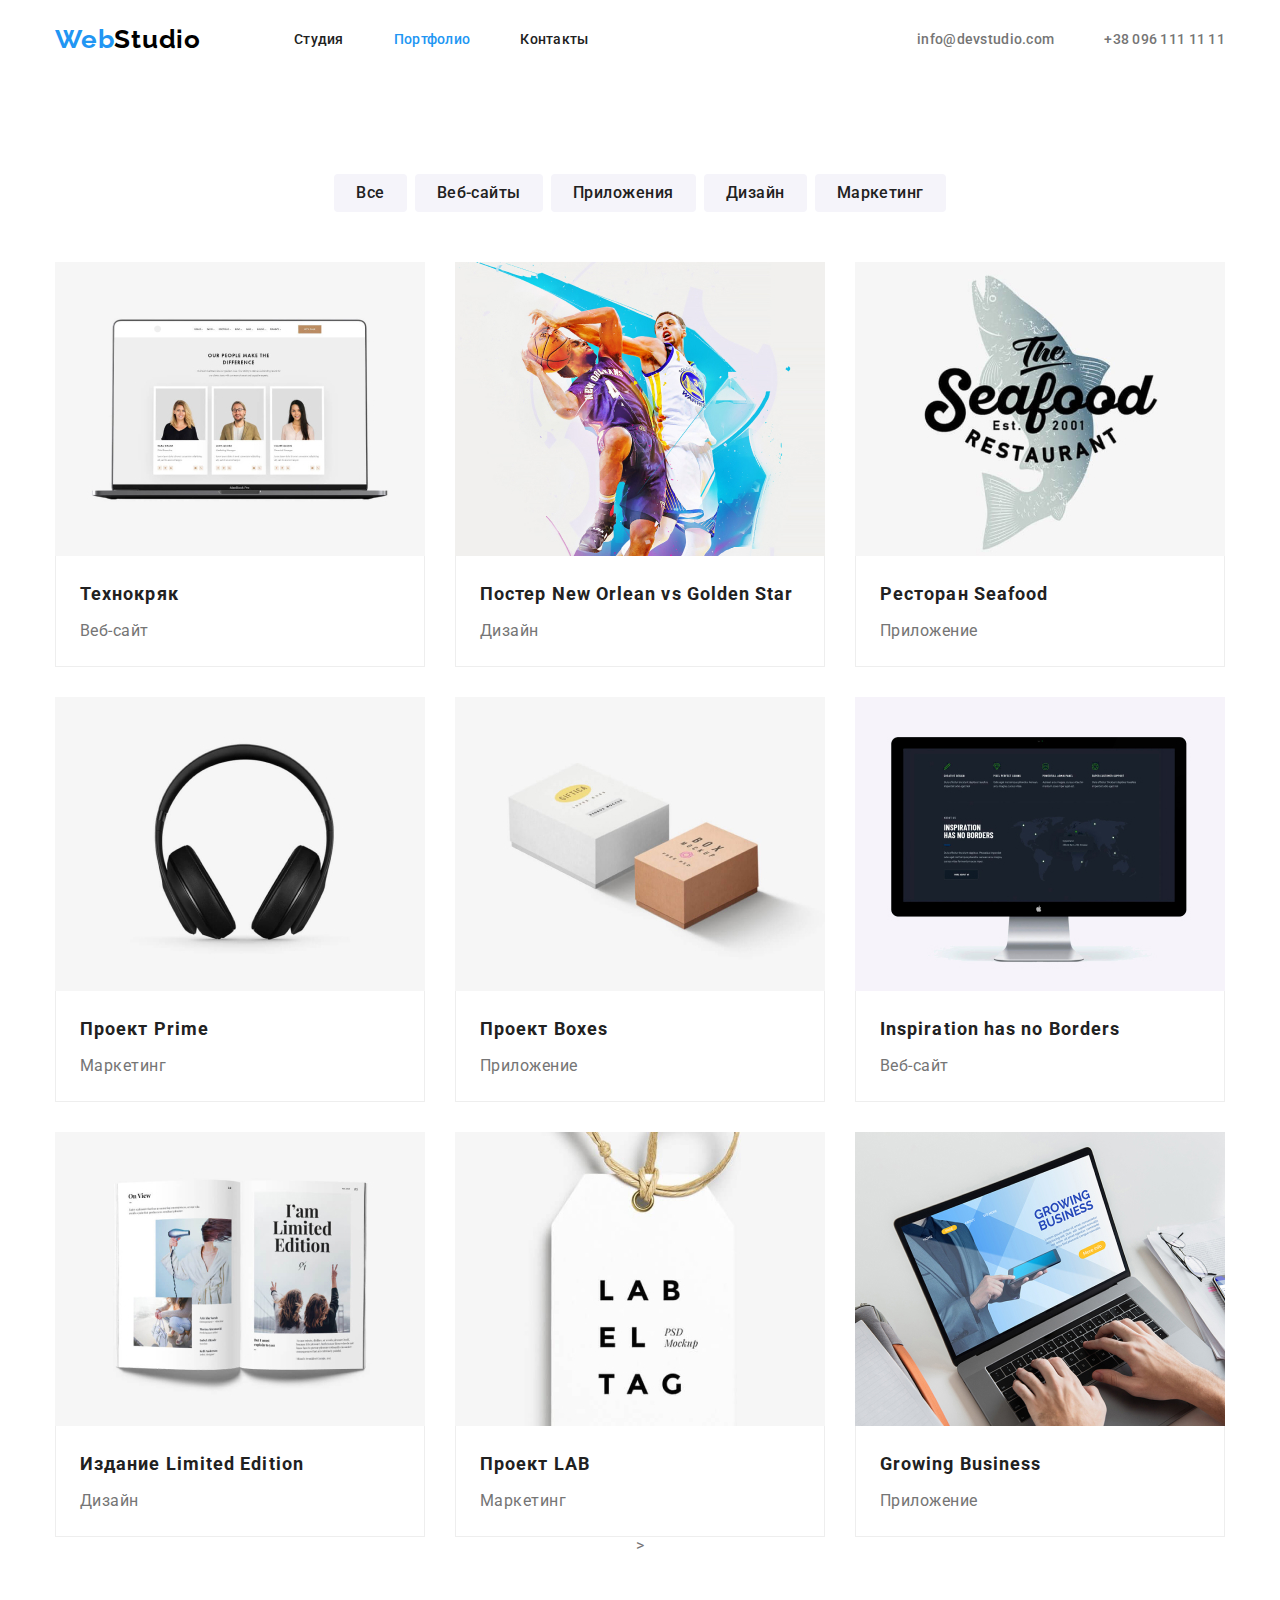
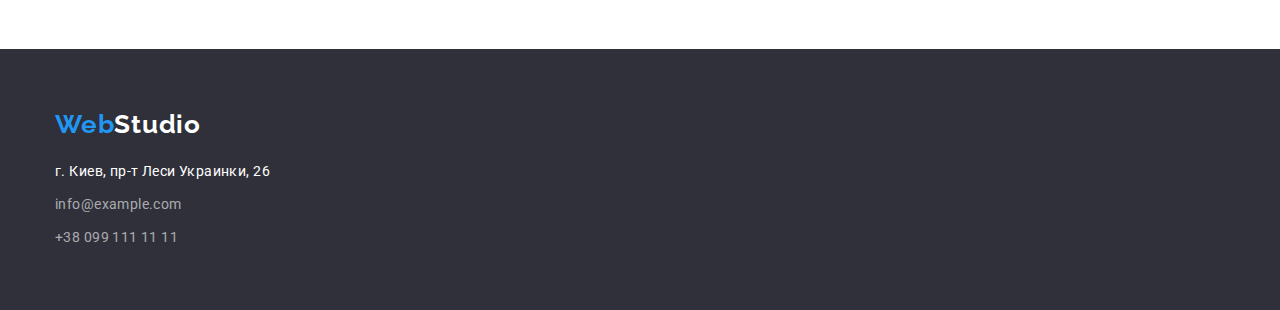
==== commit 463d879a: "Added changes" ====
--- a/portfolio.html
+++ b/portfolio.html
@@ -16,14 +16,14 @@
         <nav class="site-nav">
             <a class="logo link" href="./index.html" aria-label="логотип сайта"><span class="logo-first-part">Web</span><span
                     class="logo-second-part">Studio</span></a>
-            <ul class="navigation-list">
+            <ul class="navigation-list list">
                 <li class="navigation-list-item"><a class="navigation-list-link link" href="./index.html">Студия</a></li>
                 <li class="navigation-list-item"><a class="navigation-list-link active link" href="./portfolio.html">Портфолио</a></li>
                 <li class="navigation-list-item"><a class="navigation-list-link link" href="#">Контакты</a></li>
             </ul>
         </nav>
         <address class="address">
-            <ul class="address-list-header">
+            <ul class="address-list-header list">
                 <li class="address-list-item"><a class="address-list-link link"
                         href="mailto:info@devstudio.com">info@devstudio.com </a></li>
                 <li class="address-list-item"><a class="address-list-link link" href="tel:+380961111111">+38 096 111 11 11</a>
@@ -33,7 +33,6 @@
         </div>
     </header>
     <main>
-
         <section class="portfolio-section">
             <div class="container">
 <h1 class="visually-hidden">Our works</h1>
@@ -47,94 +46,76 @@
 
     <ul class="portfolio-list list">
         <li class="portfolio-list-item">
-            <div class="portfolio-card-thumb">
             <a class="portfolio-list-link link" href="#"><img src="./portfolio/img.jpg" alt="Сайт Технокряк" width="370">
             <div class="portfolio-card-content">
                 <h2 class="portfolio-title">Технокряк</h2>
                 <p class="portfolio-type">Веб-сайт</p>
             </div> 
             </a>
-            </div>
         </li>
-        <li class="portfolio-list-item">
-            <div class="portfolio-card-thumb">
-            <a class="portfolio-list-link" href="#"><img src="./portfolio/img-1.jpg" alt="Постер" width="370">
+        <li class="portfolio-list-item"> 
+            <a class="portfolio-list-link link" href="#"><img src="./portfolio/img-1.jpg" alt="Постер" width="370">
             <div class="portfolio-card-content">
             <h2 class="portfolio-title">Постер New Orlean vs Golden Star</h2>
             <p class="portfolio-type">Дизайн</p>
             </div>
             </a>
-            </div>
         </li>
         <li class="portfolio-list-item">
-            <div class="portfolio-card-thumb">
-            <a class="portfolio-list-link" href="#"><img src="./portfolio/img-2.jpg" alt="Ресторан Seafood" width="370">
+            <a class="portfolio-list-link link" href="#"><img src="./portfolio/img-2.jpg" alt="Ресторан Seafood" width="370">
             <div class="portfolio-card-content">
             <h2 class="portfolio-title">Ресторан Seafood</h2>
             <p class="portfolio-type">Приложение</p>
             </div>
             </a>
-            </div>
         </li>
         <li class="portfolio-list-item">
-            <div class="portfolio-card-thumb">
-            <a class="portfolio-list-link" href="#"><img src="./portfolio/img-3.jpg" alt="Наушники" width="370">
+            <a class="portfolio-list-link link" href="#"><img src="./portfolio/img-3.jpg" alt="Наушники" width="370">
                 <div class="portfolio-card-content">
             <h2 class="portfolio-title">Проект Prime</h2>
             <p class="portfolio-type">Маркетинг</p>
             </div>
             </a>
-            </div>
         </li>
         <li class="portfolio-list-item">
-            <div class="portfolio-card-thumb">
-            <a class="portfolio-list-link" class="portfolio-list-link" href="#"><img src="./portfolio/img-4.jpg" alt="Боксы" width="370">
+            <a class="portfolio-list-link link" class="portfolio-list-link" href="#"><img src="./portfolio/img-4.jpg" alt="Боксы" width="370">
                 <div class="portfolio-card-content">
             <h2 class="portfolio-title">Проект Boxes</h2>
             <p class="portfolio-type">Приложение</p>
             </div>
             </a>
-            </div>
         </li>
         <li class="portfolio-list-item">
-            <div class="portfolio-card-thumb">
-            <a class="portfolio-list-link" href="#"><img src="./portfolio/img-5.jpg" alt="Сайт Inspiration has no Borders" width="370">
+            <a class="portfolio-list-link link" href="#"><img src="./portfolio/img-5.jpg" alt="Сайт Inspiration has no Borders" width="370">
                 <div class="portfolio-card-content">
             <h2 class="portfolio-title">Inspiration has no Borders</h2>
             <p class="portfolio-type">Веб-сайт</p>
             </div>
             </a>
-            </div>
         </li>
         <li class="portfolio-list-item">
-            <div class="portfolio-card-thumb">
-            <a class="portfolio-list-link" href="#"><img src="./portfolio/img-6.jpg" alt="Издание Limited Edition" width="370">
+            <a class="portfolio-list-link link" href="#"><img src="./portfolio/img-6.jpg" alt="Издание Limited Edition" width="370">
                 <div class="portfolio-card-content">
             <h2 class="portfolio-title">Издание Limited Edition</h2>
             <p class="portfolio-type">Дизайн</p>
             </div>
             </a>
-            </div>
         </li>
         <li class="portfolio-list-item">
-            <div class="portfolio-card-thumb">
-            <a class="portfolio-list-link" href="#"><img src="./portfolio/img-7.jpg" alt="Проект LAB" width="370">
+            <a class="portfolio-list-link link" href="#"><img src="./portfolio/img-7.jpg" alt="Проект LAB" width="370">
                 <div class="portfolio-card-content">
             <h2 class="portfolio-title">Проект LAB</h2>
             <p class="portfolio-type">Маркетинг</p>
             </div>
             </a>
-            </div>
         </li>
         <li class="portfolio-list-item">
-            <div class="portfolio-card-thumb">
-            <a class="portfolio-list-link" href="#"><img src="./portfolio/img-8.jpg" alt="Приложение Growing Business" width="370">
+            <a class="portfolio-list-link link" href="#"><img src="./portfolio/img-8.jpg" alt="Приложение Growing Business" width="370">
                 <div class="portfolio-card-content">
             <h2 class="portfolio-title">Growing Business</h2>
             <p class="portfolio-type">Приложение</p>
             </div>
             </a>
-            </div>
         </li>
     </ul>> 
     </div>
--- a/css/styles.css
+++ b/css/styles.css
@@ -21,7 +21,7 @@
 
 .list {
   list-style: none;
-  color: var(--main-color);
+  /*color: var(--main-color);*/
   margin: 0;
   padding: 0;
 }
@@ -31,7 +31,7 @@
   color: var(--main-color);
 }
 
-button {
+.button {
   font-family: var(--main-font);
   border: 0;
   border-radius: 4px;
@@ -61,7 +61,7 @@
 
 ul,
 ol {
-  list-style: none;
+  /*list-style: none;*/
   margin: 0;
   padding: 0;
 }
@@ -82,12 +82,12 @@
 }
 */
 .container {
-  width: 1600px;
+  width: 1200px;
   margin: 0 auto;
-  padding: 0 215px;
+  padding: 0 15px;
   display: flex;
   align-items: center;
-  background: #ffffff;
+  background: transparent;
 }
 
 /* ============== HEADER ============== */
@@ -137,7 +137,6 @@
   font-size: 26px;
   line-height: 1.192;
   letter-spacing: 0.03em;
-  text-decoration: none;
 }
 
 .logo-first-part {
@@ -146,8 +145,6 @@
 
 .navigation-list-link,
 .address-list-link {
-  font-family: "Roboto", sans-serif;
-  font-style: normal;
   font-weight: 500;
   font-size: 14px;
   line-height: 1.142;
@@ -181,24 +178,24 @@
 
 /* ============== HERO SECTION ============== */
 
+.hero-section {
+  background-color: var(--backgr-color-first);
+}
+
 .hero-section > .container {
-  background-color: var(--backgr-color-first);
-  display: flex;
-  align-items: center;
   flex-direction: column;
+  padding-top: 200px;
+  padding-bottom: 200px;
 }
 
 .hero-title {
   font-weight: 900;
   font-size: 44px;
   line-height: 1.364;
-  min-width: 696px;
-  height: 120px;
   text-align: center;
   letter-spacing: 0.06em;
   text-transform: uppercase;
   color: var(--main-color-dark-backgr);
-  margin-top: 200px;
   margin-bottom: 30px;
 }
 
@@ -215,20 +212,21 @@
   padding: 10px 32px;
   color: var(--main-color-dark-backgr);
   background-color: var(--accent-color);
-  margin-bottom: 200px;
 }
 /* ============== END HERO SECTION ============== */
 
 /* ============== OUR SERVICE SECTION ============== */
 
-.services-list {
-  display: flex;
+.our-service > .container {
   padding-top: 94px;
   padding-bottom: 94px;
 }
 
+.services-list {
+  display: flex;
+}
+
 .service-list-item {
-  padding: 3px;
   font-size: 14px;
   letter-spacing: 0.03em;
 }
@@ -260,15 +258,14 @@
 .specialization-list {
   display: flex;
   justify-content: center;
-  flex-wrap: wrap;
+}
+/*flex-wrap: wrap;
   margin-left: calc(-1 * var(--card-set-specialization));
-  margin-top: calc(-1 * var(--card-set-specialization));
-}
-
-.specialization-list-item {
-  flex-basis: calc(100% / 3 - var(--card-set-specialization));
-  margin-left: var(--card-set-specialization);
-  margin-top: var(--card-set-specialization);
+  margin-top: calc(-1 * var(--card-set-specialization)); 
+} */
+
+.specialization-list-item:not(:last-child) {
+  margin-right: var(--card-set-specialization);
 }
 
 .specialization-title,
@@ -290,25 +287,22 @@
 /* ============== OUR COMAND ============== */
 
 .our-command-section > .container {
-  background-color: var(--backgr-color-second);
   padding-top: 94px;
   padding-bottom: 94px;
   flex-direction: column;
 }
 
+.our-command-section {
+  background-color: var(--backgr-color-second);
+}
+
 .our-command-list {
   display: flex;
   justify-content: center;
-  flex-wrap: wrap;
-  margin-left: calc(-1 * var(--card-set-our-command));
-  margin-top: calc(-1 * var(--card-set-our-command));
 }
 
 .our-command-list-item {
   background-color: var(--main-color-dark-backgr);
-  flex-basis: calc(100% / 4 - var(--card-set-our-command));
-  margin-left: var(--card-set-our-command);
-  margin-top: var(--card-set-our-command);
   box-shadow: 0px 1px 3px rgba(0, 0, 0, 0.12), 0px 1px 1px rgba(0, 0, 0, 0.14),
     0px 2px 1px rgba(0, 0, 0, 0.2);
   border-radius: 0px 0px 4px 4px;
@@ -330,16 +324,7 @@
 .our-specialist-specialization {
   font-weight: 400;
 }
-.our-command-section {
-  background-color: var(--backgr-color-second);
-}
-.our-specialist-name {
-  font-weight: 500;
-  color: var(--heading-color);
-}
-.our-specialist-specialization {
-  font-weight: 400;
-}
+
 .our-specialist-name,
 .our-specialist-specialization {
   font-size: 16px;
@@ -350,8 +335,10 @@
 /* ============== END OUR COMAND ============== */
 
 /* ============== FOOTER ============== */
+.footer {
+  background-color: var(--backgr-color-first);
+}
 .footer > .container {
-  background-color: var(--backgr-color-first);
   flex-direction: column;
   align-items: flex-start;
   padding-top: 60px;
@@ -389,8 +376,8 @@
 }
 
 .portfolio-nav {
-  margin-left: 8px;
   margin-bottom: 50px;
+  display: flex;
 }
 .portfolio-button {
   color: var(--heading-color);
@@ -401,6 +388,9 @@
   line-height: 1.625;
   text-align: center;
   letter-spacing: 0.03em;
+}
+
+.portfolio-button:not(:last-child) {
   margin-right: 8px;
 }
 
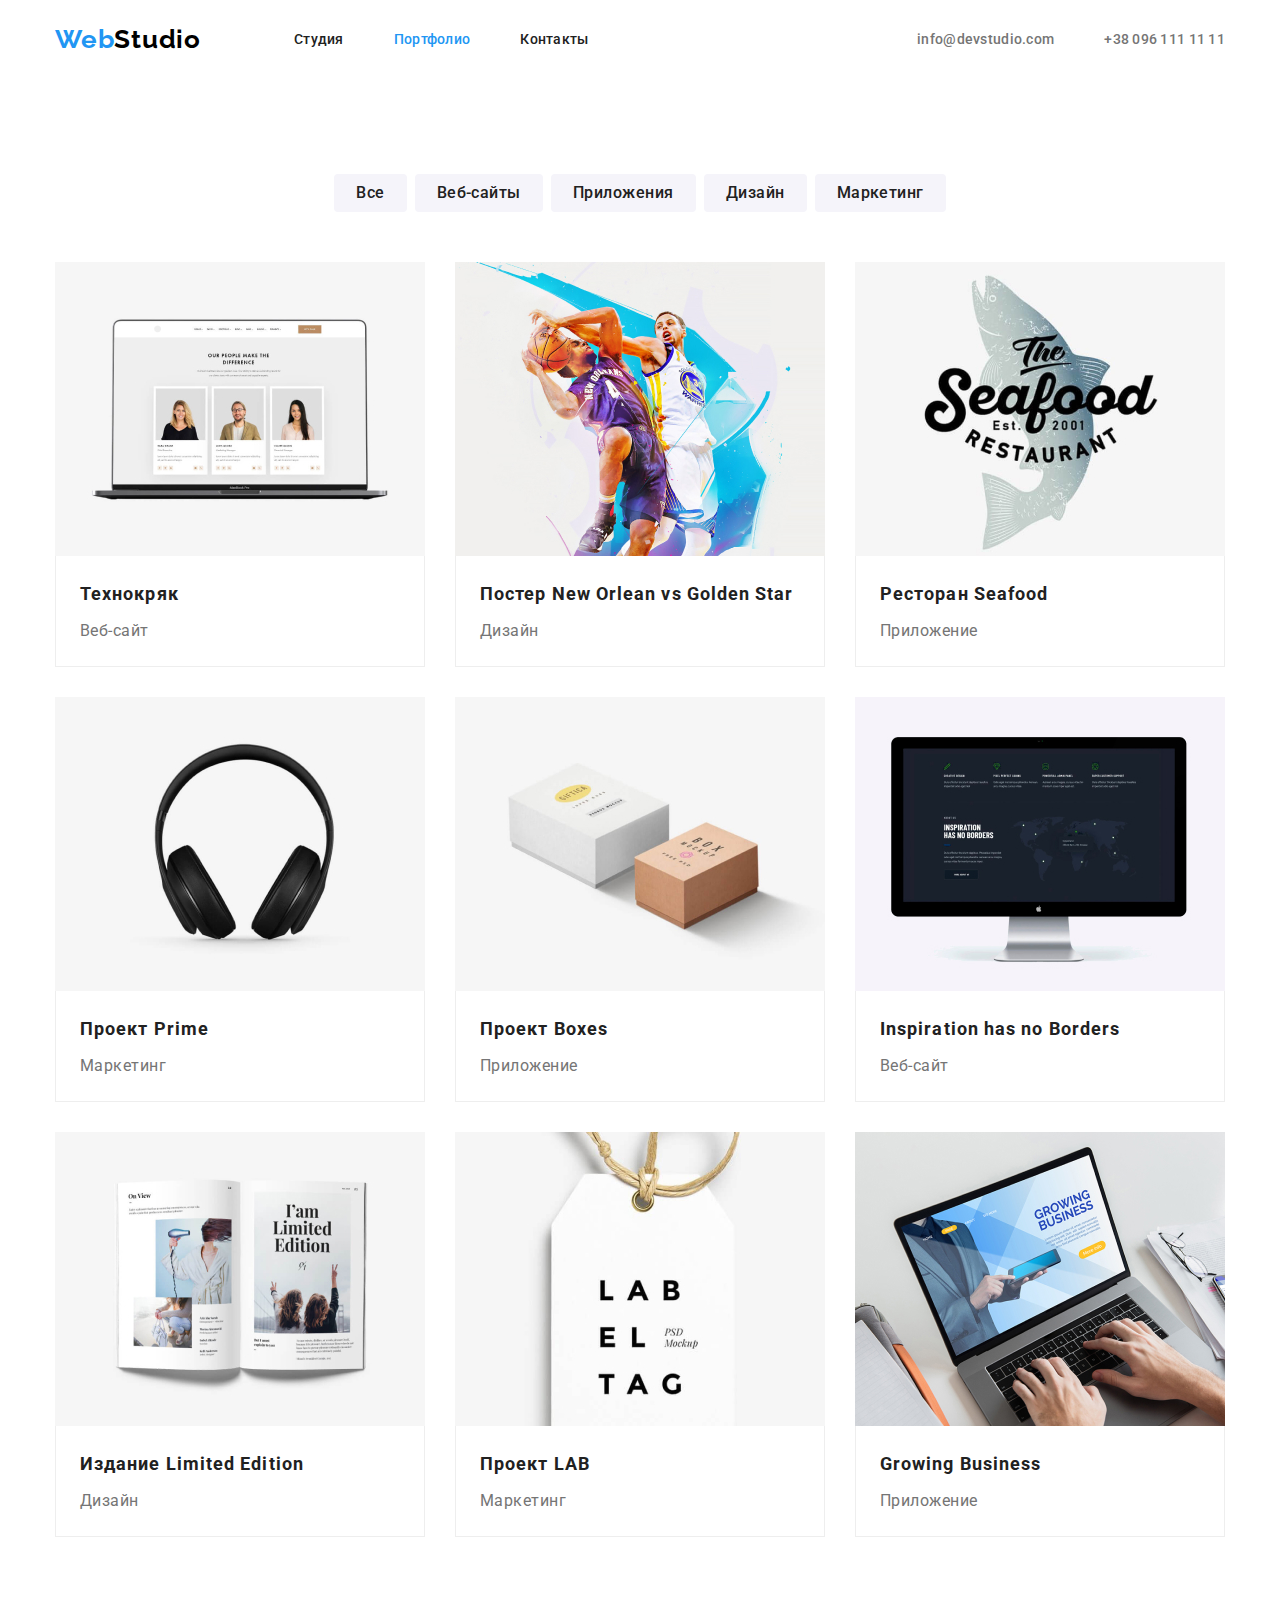
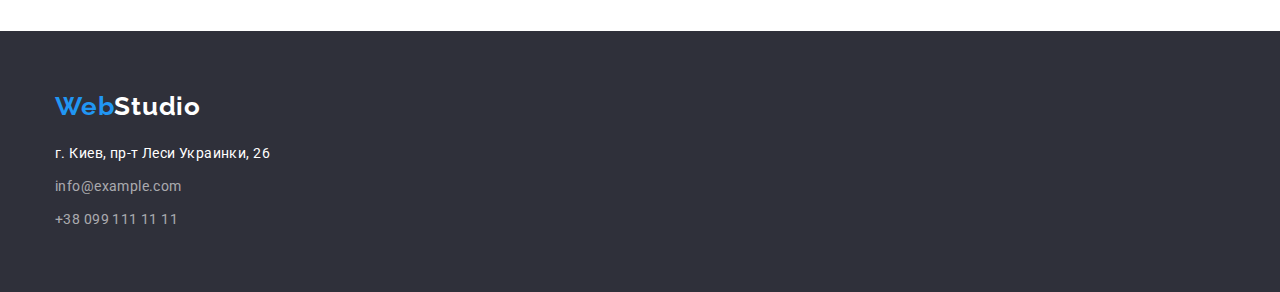
==== commit bff0cf11: "Fixed errors" ====
--- a/portfolio.html
+++ b/portfolio.html
@@ -117,7 +117,7 @@
             </div>
             </a>
         </li>
-    </ul>> 
+    </ul> 
     </div>
 </section>
     </main>
--- a/css/styles.css
+++ b/css/styles.css
@@ -225,13 +225,12 @@
 .services-list {
   display: flex;
 }
-
 .service-list-item {
   font-size: 14px;
   letter-spacing: 0.03em;
 }
 
-.advantages-list-item:not(:last-child) {
+.service-list-item:not(:last-child) {
   margin-right: 30px;
 }
 
@@ -245,6 +244,7 @@
 .services-description {
   font-weight: 400;
   line-height: 1.714;
+  letter-spacing: 0.03em;
 }
 
 /* ============== END OUR SERVICE SECTION ============== */
